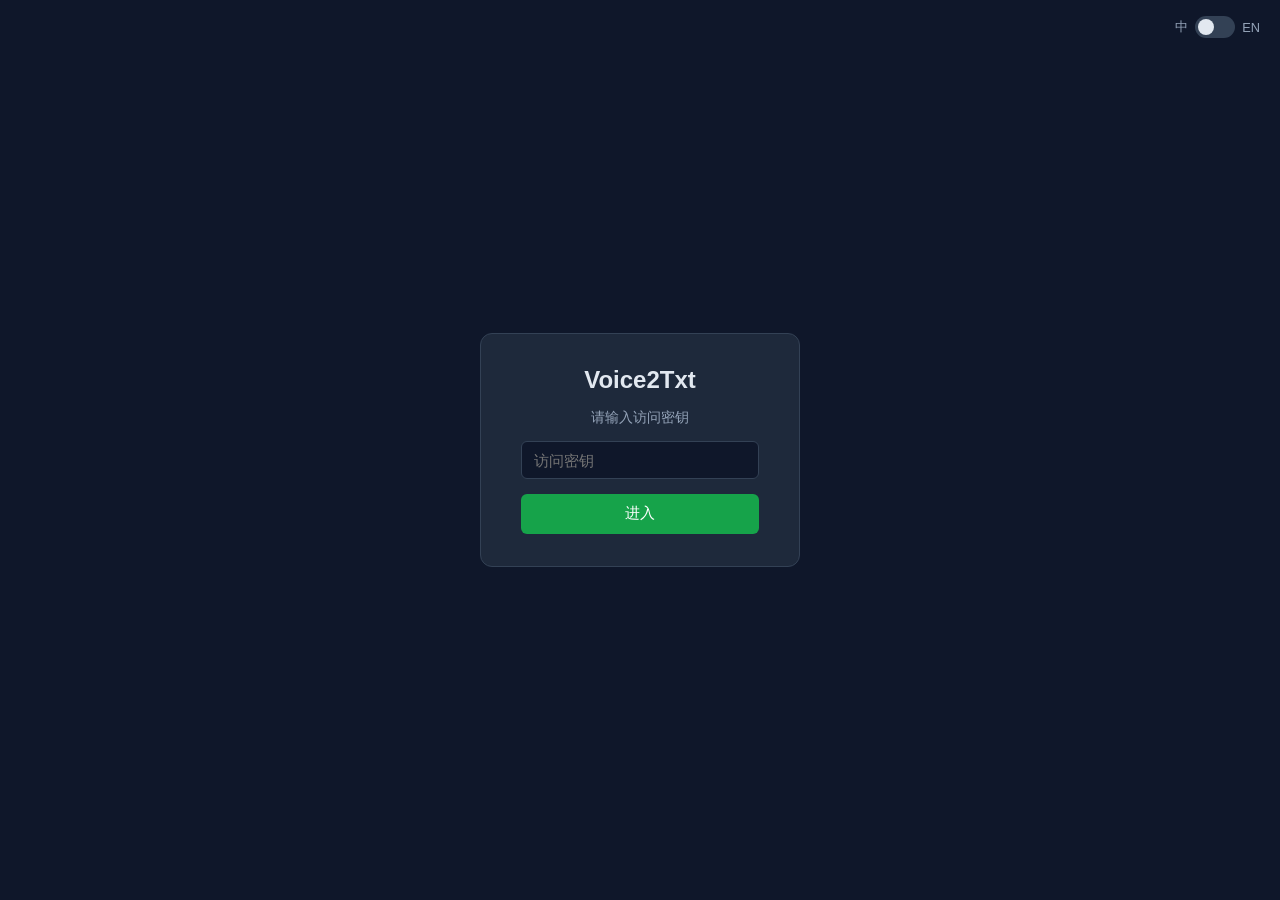
==== login.html @ 3273815f "Initial commit: Voice2Txt — real-time speech-to-text web app - Real-time recognition with dual engin" ====
<!DOCTYPE html>
<!--
  Voice2Txt — 登录页（访问密钥校验）
  Copyright (c) 2026 Le Zhang
  Licensed under the MIT License.
-->
<html lang="zh-CN">
<head>
  <meta charset="UTF-8" />
  <meta name="viewport" content="width=device-width, initial-scale=1.0" />
  <title>Voice2Txt — 登录</title>
  <link rel="stylesheet" href="style.css" />
</head>
<body>
  <div class="lang-switch">
    <span class="lang-label">中</span>
    <label class="switch">
      <input type="checkbox" class="lang-toggle-input" id="lang-toggle" />
      <span class="slider"></span>
    </label>
    <span class="lang-label">EN</span>
  </div>

  <div class="login-gate">
    <form id="login-form">
      <h1>Voice2Txt</h1>
      <p class="tip" data-i18n="login-tip">请输入访问密钥</p>
      <input id="key-input" type="password" autocomplete="off" data-i18n="key-input-placeholder" data-i18n-placeholder placeholder="访问密钥" />
      <button id="key-btn" type="submit" data-i18n="btn-enter">进入</button>
      <p id="key-error" class="key-error" hidden>密钥无效，请重试</p>
    </form>
  </div>

  <script src="i18n.js"></script>
  <script src="login.js"></script>
</body>
</html>
---- style.css ----
/*
 * Voice2Txt — 全局样式
 * Copyright (c) 2026 Le Zhang
 * Licensed under the MIT License. See LICENSE file for details.
 */

* {
  box-sizing: border-box;
}

body {
  margin: 0;
  min-height: 100vh;
  font-family: -apple-system, BlinkMacSystemFont, "Segoe UI", Roboto,
    "PingFang SC", "Microsoft YaHei", sans-serif;
  background: #0f172a;
  color: #e2e8f0;
  display: flex;
  justify-content: center;
  padding: 2rem 1rem;
}

.container {
  width: 100%;
  max-width: 1080px;
}

h1 {
  margin: 0 0 0.25rem;
  font-size: 1.8rem;
}

h2 {
  margin: 0 0 0.75rem;
  font-size: 1rem;
  color: #94a3b8;
  font-weight: 600;
}

.subtitle {
  margin: 0 0 1.5rem;
  color: #94a3b8;
  font-size: 0.9rem;
}

.warning {
  background: #7f1d1d;
  border: 1px solid #ef4444;
  border-radius: 8px;
  padding: 0.75rem 1rem;
  margin-bottom: 1rem;
  font-size: 0.9rem;
  line-height: 1.5;
}

.controls {
  display: flex;
  flex-wrap: wrap;
  align-items: center;
  gap: 0.75rem;
  margin-bottom: 1rem;
}

.controls label {
  color: #94a3b8;
  font-size: 0.9rem;
}

.debug-toggle {
  display: flex;
  align-items: center;
  gap: 0.35rem;
  cursor: pointer;
  user-select: none;
}

select {
  background: #1e293b;
  color: #e2e8f0;
  border: 1px solid #334155;
  border-radius: 6px;
  padding: 0.5rem 0.75rem;
  font-size: 0.95rem;
}

.btn {
  border: none;
  border-radius: 6px;
  padding: 0.55rem 1.2rem;
  font-size: 0.95rem;
  cursor: pointer;
  transition: opacity 0.15s, transform 0.05s;
}

.btn:active {
  transform: scale(0.97);
}

.btn:disabled {
  opacity: 0.4;
  cursor: not-allowed;
}

.btn-start {
  background: #16a34a;
  color: #fff;
}

.btn-stop {
  background: #dc2626;
  color: #fff;
}

.btn-clear {
  background: #334155;
  color: #e2e8f0;
}

.btn-organize {
  background: #2563eb;
  color: #fff;
}

.btn-save {
  background: #7c3aed;
  color: #fff;
}

.status-row {
  display: flex;
  gap: 0.75rem;
  margin-bottom: 1rem;
  flex-wrap: wrap;
}

.status-badge {
  background: #1e293b;
  border: 1px solid #334155;
  border-radius: 999px;
  padding: 0.3rem 0.9rem;
  font-size: 0.8rem;
  color: #94a3b8;
}

.status-badge.active {
  color: #4ade80;
  border-color: #4ade80;
}

.status-badge.error {
  color: #f87171;
  border-color: #f87171;
}

.panels {
  display: grid;
  grid-template-columns: 1fr 1fr;
  gap: 1.25rem;
}

@media (max-width: 820px) {
  .panels {
    grid-template-columns: 1fr;
  }
}

.panel {
  min-width: 0;
}

.transcript-panel {
  background: #1e293b;
  border: 1px solid #334155;
  border-radius: 10px;
  padding: 1rem 1.25rem;
  height: 320px;
  overflow-y: auto;
}

.transcript p {
  margin: 0 0 0.6rem;
  line-height: 1.7;
}

.transcript .placeholder {
  color: #64748b;
}

.interim {
  color: #94a3b8;
  font-style: italic;
  line-height: 1.7;
  min-height: 1.7em;
}

.organized {
  width: 100%;
  height: 320px;
  background: #1e293b;
  border: 1px solid #334155;
  border-radius: 10px;
  padding: 1rem 1.25rem;
  color: #e2e8f0;
  font-family: inherit;
  font-size: 0.95rem;
  line-height: 1.7;
  resize: vertical;
}

.organized::placeholder {
  color: #64748b;
}

.organize-actions {
  display: flex;
  flex-wrap: wrap;
  gap: 0.75rem;
  margin-top: 0.75rem;
}

code {
  background: #334155;
  border-radius: 4px;
  padding: 0.1rem 0.35rem;
  font-size: 0.85em;
}

.btn-llm {
  background: #0d9488;
  color: #fff;
}

/* 登录门禁 */
.login-gate {
  min-height: 70vh;
  display: flex;
  align-items: center;
  justify-content: center;
}

.login-gate[hidden] {
  display: none;
}

.login-gate form {
  background: #1e293b;
  border: 1px solid #334155;
  border-radius: 12px;
  padding: 2rem 2.5rem;
  display: flex;
  flex-direction: column;
  gap: 0.9rem;
  width: 320px;
}

.login-gate h1 {
  margin: 0;
  font-size: 1.5rem;
  text-align: center;
}

.login-gate .tip {
  margin: 0;
  color: #94a3b8;
  font-size: 0.85rem;
  text-align: center;
}

.login-gate input {
  background: #0f172a;
  border: 1px solid #334155;
  border-radius: 6px;
  padding: 0.6rem 0.75rem;
  color: #e2e8f0;
  font-size: 0.95rem;
}

.login-gate button {
  background: #16a34a;
  color: #fff;
  border: none;
  border-radius: 6px;
  padding: 0.6rem;
  font-size: 0.95rem;
  cursor: pointer;
}

.login-gate button:disabled {
  opacity: 0.4;
  cursor: not-allowed;
}

.key-error {
  margin: 0;
  color: #f87171;
  font-size: 0.85rem;
  text-align: center;
}

.save-actions {
  display: flex;
  flex-wrap: wrap;
  gap: 0.75rem;
  margin-top: 0.75rem;
}

.file-row {
  display: flex;
  flex-wrap: wrap;
  align-items: center;
  gap: 0.75rem;
  margin-bottom: 1rem;
}

.file-row label {
  color: #94a3b8;
  font-size: 0.9rem;
}

.file-row input[type="file"] {
  color: #94a3b8;
  font-size: 0.85rem;
  max-width: 320px;
}

.file-row input[type="file"]::file-selector-button {
  background: #334155;
  color: #e2e8f0;
  border: none;
  border-radius: 6px;
  padding: 0.45rem 0.9rem;
  margin-right: 0.6rem;
  cursor: pointer;
}

.convert-row {
  display: flex;
  justify-content: flex-end;
  margin-bottom: 0.5rem;
}

/* 中英切换开关（页面右上角） */
.lang-switch {
  position: fixed;
  top: 1rem;
  right: 1.25rem;
  display: flex;
  align-items: center;
  gap: 0.45rem;
  z-index: 100;
}

.lang-switch .lang-label {
  font-size: 0.8rem;
  color: #94a3b8;
  user-select: none;
}

.switch {
  position: relative;
  display: inline-block;
  width: 40px;
  height: 22px;
}

.switch input {
  opacity: 0;
  width: 0;
  height: 0;
}

.switch .slider {
  position: absolute;
  cursor: pointer;
  inset: 0;
  background: #334155;
  border-radius: 999px;
  transition: background 0.2s;
}

.switch .slider::before {
  content: "";
  position: absolute;
  height: 16px;
  width: 16px;
  left: 3px;
  top: 3px;
  background: #e2e8f0;
  border-radius: 50%;
  transition: transform 0.2s;
}

.switch input:checked + .slider {
  background: #2563eb;
}

.switch input:checked + .slider::before {
  transform: translateX(18px);
}
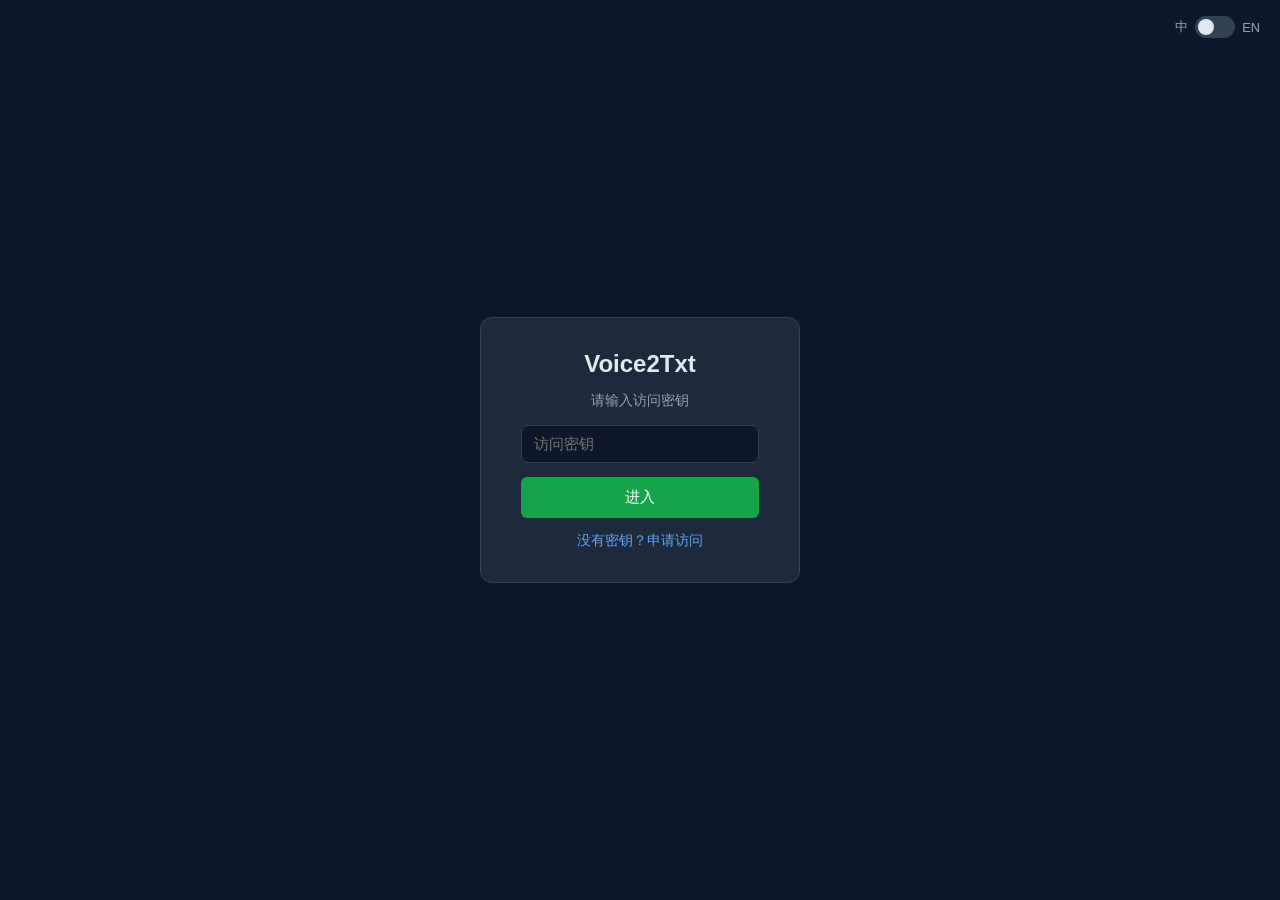
==== commit cc111eec: "feat: add access-request page with Gmail SMTP notification - request.html/request.js: public key-app" ====
--- a/login.html
+++ b/login.html
@@ -28,6 +28,7 @@
       <input id="key-input" type="password" autocomplete="off" data-i18n="key-input-placeholder" data-i18n-placeholder placeholder="访问密钥" />
       <button id="key-btn" type="submit" data-i18n="btn-enter">进入</button>
       <p id="key-error" class="key-error" hidden>密钥无效，请重试</p>
+      <a class="gate-link" href="request.html" data-i18n="btn-request-access">没有密钥？申请访问</a>
     </form>
   </div>
 
--- a/style.css
+++ b/style.css
@@ -266,13 +266,20 @@
   text-align: center;
 }
 
-.login-gate input {
+.login-gate input,
+.login-gate textarea {
   background: #0f172a;
   border: 1px solid #334155;
   border-radius: 6px;
   padding: 0.6rem 0.75rem;
   color: #e2e8f0;
   font-size: 0.95rem;
+  font-family: inherit;
+}
+
+.login-gate textarea {
+  resize: vertical;
+  min-height: 4.5rem;
 }
 
 .login-gate button {
@@ -297,6 +304,21 @@
   text-align: center;
 }
 
+.key-error.ok {
+  color: #4ade80;
+}
+
+.gate-link {
+  color: #60a5fa;
+  font-size: 0.85rem;
+  text-align: center;
+  text-decoration: none;
+}
+
+.gate-link:hover {
+  text-decoration: underline;
+}
+
 .save-actions {
   display: flex;
   flex-wrap: wrap;
@@ -333,10 +355,43 @@
   cursor: pointer;
 }
 
-.convert-row {
-  display: flex;
-  justify-content: flex-end;
-  margin-bottom: 0.5rem;
+/* 面板标题行：两侧等高，保证左右文本框水平对齐 */
+.panel-head {
+  display: flex;
+  align-items: center;
+  justify-content: space-between;
+  min-height: 2rem;
+  margin-bottom: 0.75rem;
+}
+
+.panel-head h2 {
+  margin: 0;
+}
+
+.panel-head .btn-head-action {
+  padding: 0.3rem 0.8rem;
+  font-size: 0.8rem;
+}
+
+/* 宽屏下状态行与文件行限定在左半栏（与左面板对齐） */
+@media (min-width: 821px) {
+  .status-row,
+  .file-row {
+    width: calc(50% - 0.625rem);
+  }
+
+  .file-row input[type="file"] {
+    max-width: 220px;
+  }
+}
+
+/* 转写状态徽标与上传按钮右对齐到左半栏右缘，形成上下对齐 */
+#transcribe-status {
+  margin-left: auto;
+}
+
+#transcribe-btn {
+  margin-left: auto;
 }
 
 /* 中英切换开关（页面右上角） */
